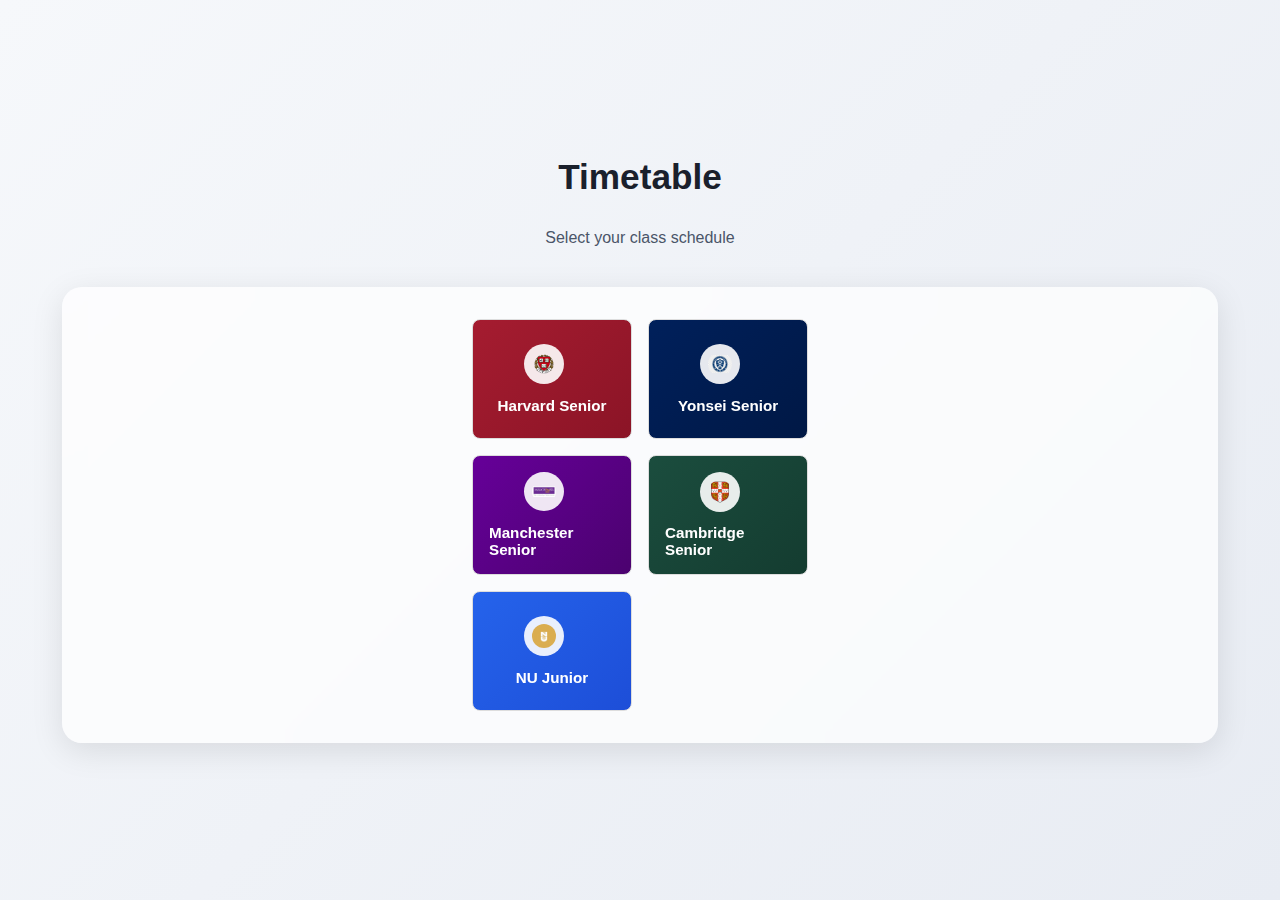
==== index.html @ f4cd4ff4 "Update and rename lobby.html to index.html" ====
<!DOCTYPE html>
<html lang="en">
<head>
    <meta charset="UTF-8">
    <meta name="viewport" content="width=device-width, initial-scale=1.0">
    <title>125 Timetable</title>
    <style>
        * {
            margin: 0;
            padding: 0;
            box-sizing: border-box;
        }

        body {
            min-height: 100vh;
            display: flex;
            flex-direction: column;
            align-items: center;
            justify-content: center;
            background: linear-gradient(135deg, #f6f8fb 0%, #e8ecf3 100%);
            font-family: -apple-system, BlinkMacSystemFont, 'Segoe UI', Roboto, sans-serif;
            padding: 2rem;
        }

        .header {
            text-align: center;
            margin-bottom: 2.5rem;
        }

        h1 {
            color: #1a202c;
            font-size: 2.2rem;
            margin-bottom: 0.5rem;
            font-weight: 700;
        }

        .subtitle {
            color: #4a5568;
            font-size: 1rem;
        }

        .container {
            display: flex;
            gap: 1.2rem;
            justify-content: center;
            flex-wrap: wrap;
            width: 95%;
            max-width: 1200px;
            margin: 0 auto;
            padding: 1rem;
            background: rgba(255, 255, 255, 0.7);
            border-radius: 20px;
            backdrop-filter: blur(10px);
            box-shadow: 0 8px 32px rgba(0, 0, 0, 0.1);
        }

        .button {
            position: relative;
            width: 160px;
            height: 120px;
            border: 1px solid #ddd;
            border-radius: 8px;
            background-color: white;
            color: white;
            font-size: 0.95rem;
            font-weight: 600;
            cursor: pointer;
            transition: all 0.3s cubic-bezier(0.4, 0, 0.2, 1);
            text-decoration: none;
            display: flex;
            flex-direction: column;
            align-items: center;
            justify-content: center;
            gap: 0.8rem;
            padding: 1rem;
            overflow: hidden;
            margin: 0.5rem 0;
        }

        .button::before {
            content: '';
            position: absolute;
            top: 0;
            left: 0;
            width: 100%;
            height: 100%;
            background: linear-gradient(45deg, rgba(255,255,255,0.1), rgba(255,255,255,0));
            opacity: 0;
            transition: opacity 0.3s ease;
        }

        .button:hover {
            transform: translateY(-2px);
            box-shadow: 0 4px 8px rgba(0, 0, 0, 0.15);
        }

        .button:hover::before {
            opacity: 1;
        }

        .logo {
            width: 2.5rem;
            height: 2.5rem;
            background: rgba(255, 255, 255, 0.9);
            margin-right: 1rem;
            object-fit: contain;
            border-radius: 50%;
            padding: 8px;
            transition: transform 0.3s ease;
        }

        .button:hover .logo {
            transform: scale(1.1);
        }

        .timetable {
            width: 100%;
            overflow-x: auto;
            -webkit-overflow-scrolling: touch;
        }

        th, td {
            padding: 0.75rem;
            border: 1px solid #ddd;
            min-width: 120px;
        }

        .harvard { background: linear-gradient(135deg, #A51C30 0%, #8B1426 100%); }
        .yonsei { background: linear-gradient(135deg, #00205B 0%, #001845 100%); }
        .manchester { background: linear-gradient(135deg, #660099 0%, #4B026F 100%); }
        .cambridge { background: linear-gradient(135deg, #1B4D3E 0%, #143C30 100%); }
        .nu { background: linear-gradient(135deg, #2563eb 0%, #1d4ed8 100%); }

        @media (max-width: 768px) {
            .container {
                flex-direction: row;
                padding: 1rem;
                gap: 0.8rem;
            }
            .button {
                display: grid;
                width: 140px;
                height: 110px;
                font-size: 0.9rem;
                grid-template-columns: repeat(auto-fit, minmax(300px, 1fr));
                gap: 1rem;
            }
            .logo {
                width: 65px;
                height: 65px;
            }
        }

        @media screen and (min-width: 768px) {
            .container {
                padding: 2rem;
            }

            .button-grid {
                display: grid;
                grid-template-columns: repeat(auto-fit, minmax(300px, 1fr));
                gap: 1rem;
            }

            .button {
                margin: 0;
            }

            table {
                font-size: 1rem;
            }

        @media screen and (min-width: 1024px) {
            .button-grid {
                grid-template-columns: repeat(2, 1fr);
            }
        }
        }
    </style>
</head>
<body>
    <div class="header">
        <h1 style="text-align: center; margin-bottom: 2rem;">Timetable</h1>
        <div class="subtitle">Select your class schedule</div>
    </div>
    <div class="container">
        <div class="button-grid">
            <a href="harvard.html" class="button harvard">
                <img src="harvard.png" alt="Harvard logo" class="logo">
                Harvard Senior
            </a>
            <a href="yonsei.html" class="button yonsei">
                <img src="yonsei.png" alt="Yonsei logo" class="logo">
                Yonsei Senior
            </a>
            <a href="manchester.html" class="button manchester">
                <img src="manchester.png" alt="Manchester logo" class="logo">
                Manchester Senior
            </a>
            <a href="cambridge.html" class="button cambridge">
                <img src="cambridge.png" alt="Cambridge logo" class="logo">
                Cambridge Senior
            </a>
            <a href="nujunior.html" class="button nu">
                <img src="nujunior.png" alt="NU logo" class="logo">
                NU Junior
            </a>
        </div>
    </div>
</body>
</html>
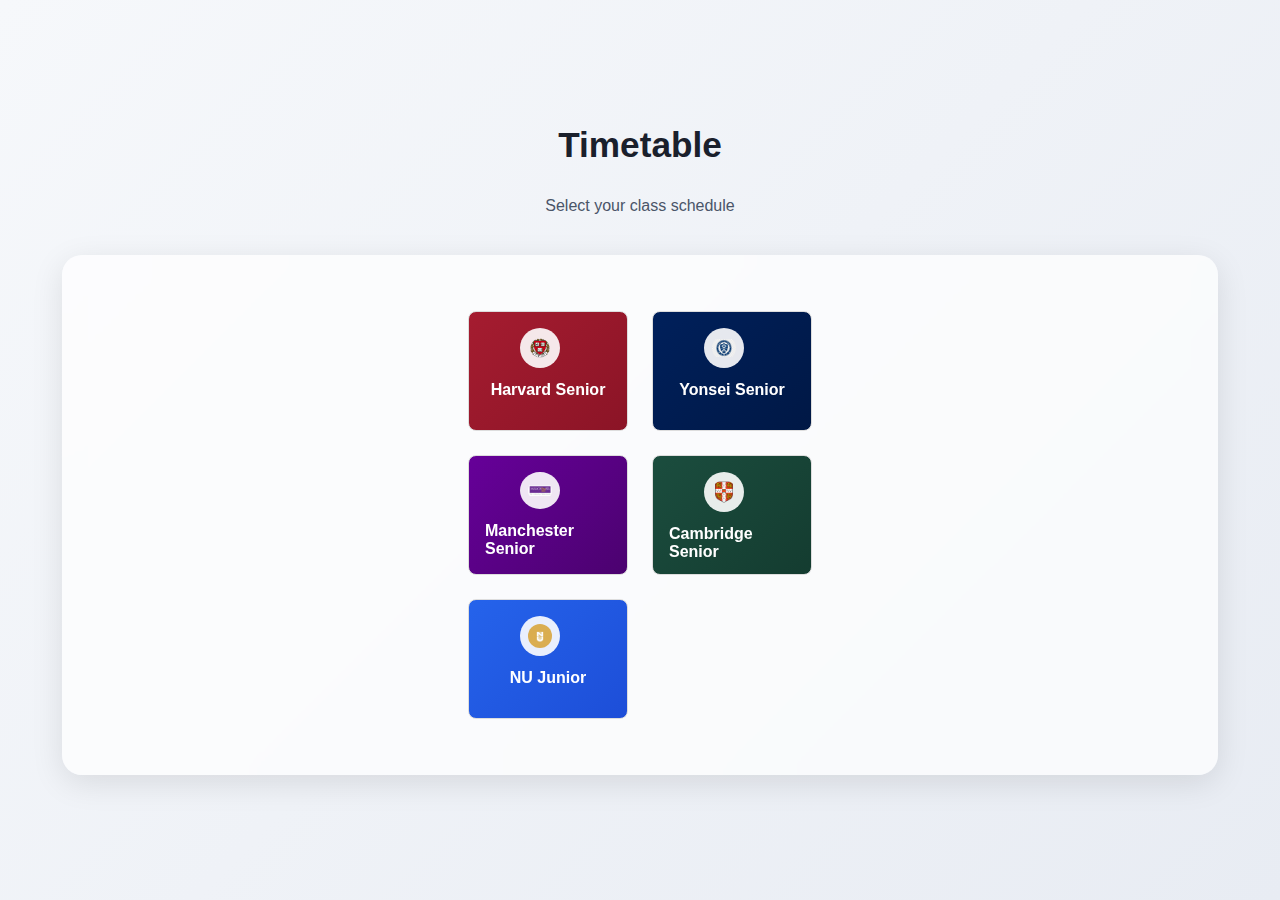
==== commit 56303f11: "Add files via upload" ====
--- a/index.html
+++ b/index.html
@@ -70,7 +70,7 @@
             display: flex;
             flex-direction: column;
             align-items: center;
-            justify-content: center;
+            justify-content: flex-start;
             gap: 0.8rem;
             padding: 1rem;
             overflow: hidden;
@@ -107,10 +107,16 @@
             border-radius: 50%;
             padding: 8px;
             transition: transform 0.3s ease;
+            display: block;
         }
 
         .button:hover .logo {
             transform: scale(1.1);
+        }
+
+        .button span {
+            font-size: 1rem;
+            display: block;
         }
 
         .timetable {
@@ -133,9 +139,10 @@
 
         @media (max-width: 768px) {
             .container {
-                flex-direction: row;
+                width: 95%;
+                max-width: 1200px;
+                margin: 0 auto;
                 padding: 1rem;
-                gap: 0.8rem;
             }
             .button {
                 display: grid;
@@ -146,8 +153,10 @@
                 gap: 1rem;
             }
             .logo {
-                width: 65px;
-                height: 65px;
+                width: 2.5rem;
+                height: 2.5rem;
+                margin-right: 1rem;
+                object-fit: contain;
             }
         }
 
@@ -159,7 +168,8 @@
             .button-grid {
                 display: grid;
                 grid-template-columns: repeat(auto-fit, minmax(300px, 1fr));
-                gap: 1rem;
+                gap: 1.5rem;
+                padding: 1.5rem;
             }
 
             .button {
@@ -187,25 +197,25 @@
         <div class="button-grid">
             <a href="harvard.html" class="button harvard">
                 <img src="harvard.png" alt="Harvard logo" class="logo">
-                Harvard Senior
+                <span>Harvard Senior</span>
             </a>
             <a href="yonsei.html" class="button yonsei">
                 <img src="yonsei.png" alt="Yonsei logo" class="logo">
-                Yonsei Senior
+                <span>Yonsei Senior</span>
             </a>
             <a href="manchester.html" class="button manchester">
                 <img src="manchester.png" alt="Manchester logo" class="logo">
-                Manchester Senior
+                <span>Manchester Senior</span>
             </a>
             <a href="cambridge.html" class="button cambridge">
                 <img src="cambridge.png" alt="Cambridge logo" class="logo">
-                Cambridge Senior
+                <span>Cambridge Senior</span>
             </a>
             <a href="nujunior.html" class="button nu">
                 <img src="nujunior.png" alt="NU logo" class="logo">
-                NU Junior
+                <span>NU Junior</span>
             </a>
         </div>
     </div>
 </body>
-</html>
+</html>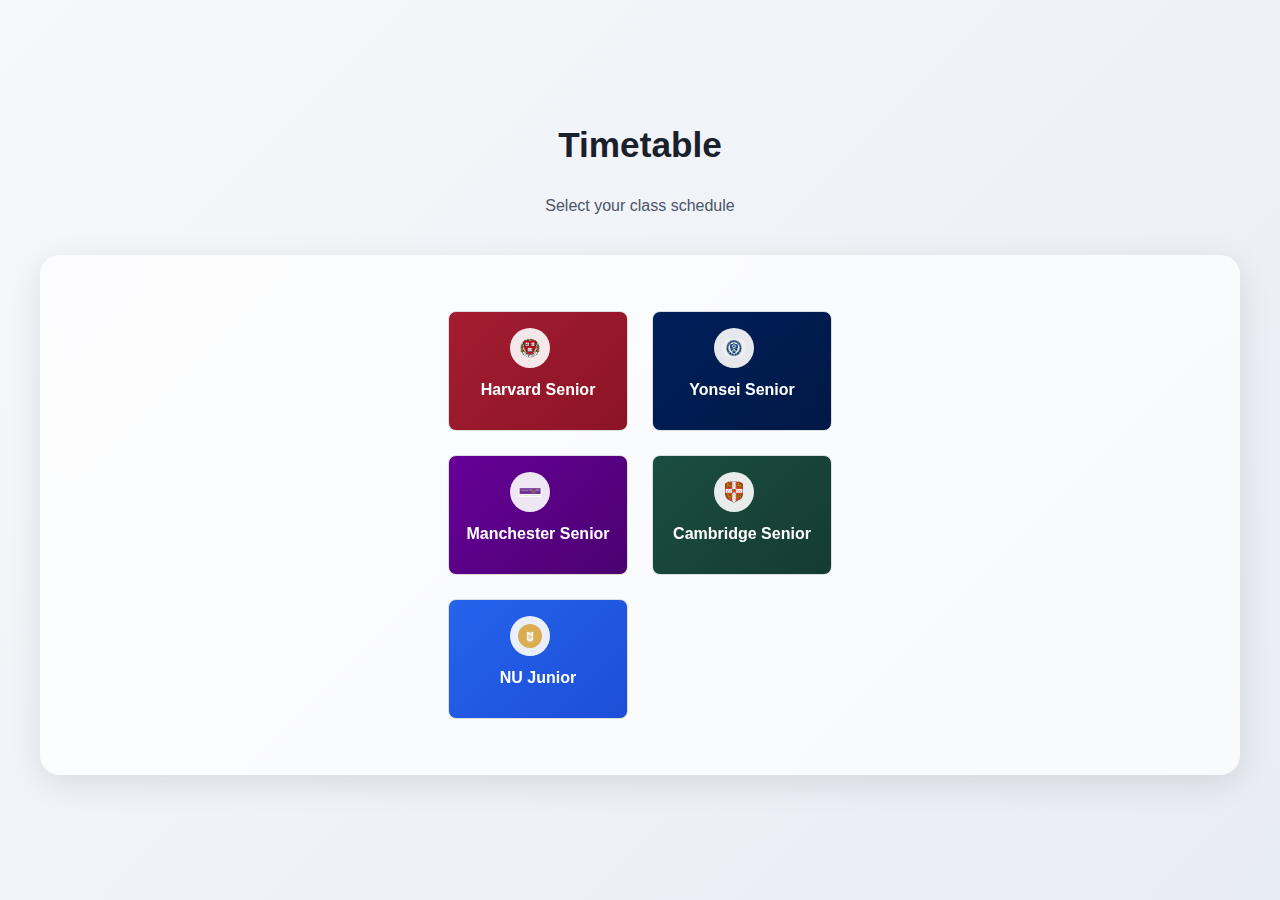
==== commit a3e7cb12: "Update index.html" ====
--- a/index.html
+++ b/index.html
@@ -44,7 +44,7 @@
             gap: 1.2rem;
             justify-content: center;
             flex-wrap: wrap;
-            width: 95%;
+            width: 100%;
             max-width: 1200px;
             margin: 0 auto;
             padding: 1rem;
@@ -56,7 +56,7 @@
 
         .button {
             position: relative;
-            width: 160px;
+            width: 180px;
             height: 120px;
             border: 1px solid #ddd;
             border-radius: 8px;
@@ -139,7 +139,7 @@
 
         @media (max-width: 768px) {
             .container {
-                width: 95%;
+                width: 100%;
                 max-width: 1200px;
                 margin: 0 auto;
                 padding: 1rem;
@@ -218,4 +218,4 @@
         </div>
     </div>
 </body>
-</html>+</html>
